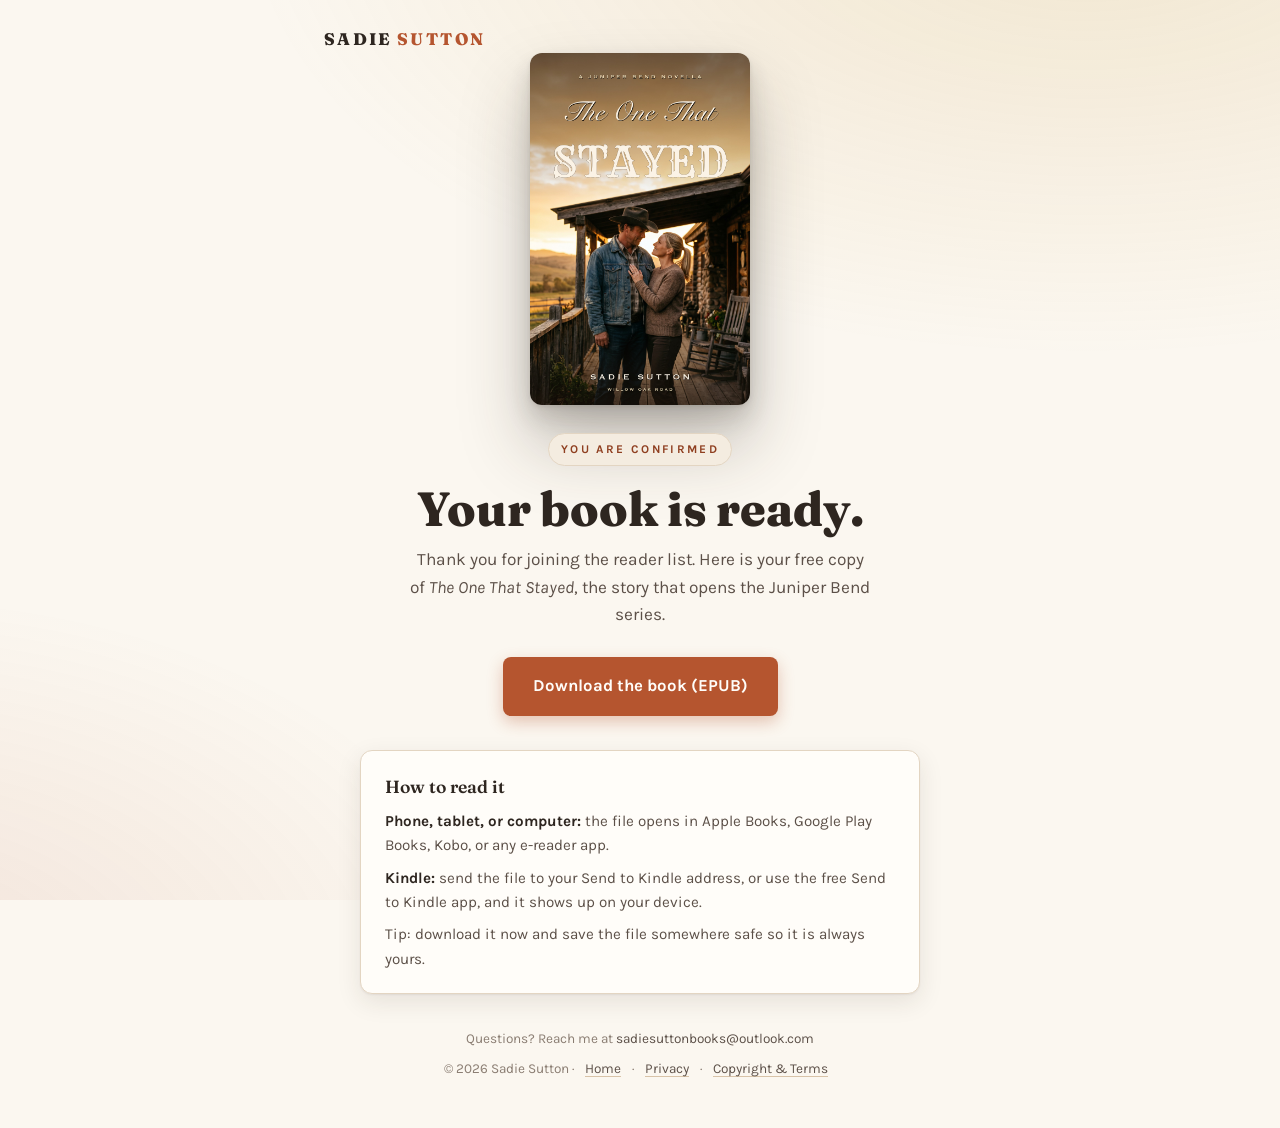
==== download.html @ 05f52c2c "Add confirmed-reader download page" ====
<!DOCTYPE html>
<html lang="en">
<head>
<meta charset="utf-8">
<meta name="viewport" content="width=device-width, initial-scale=1">
<title>Your book is ready | The One That Stayed</title>
<meta name="robots" content="noindex">
<link rel="preconnect" href="https://fonts.googleapis.com">
<link rel="preconnect" href="https://fonts.gstatic.com" crossorigin>
<link href="https://fonts.googleapis.com/css2?family=Fraunces:ital,opsz,wght@0,9..144,400;0,9..144,600;0,9..144,800;1,9..144,400&family=Karla:wght@400;500;700&display=swap" rel="stylesheet">
<style>
  :root{
    --sand-50:#fbf7f0;--sand-100:#f4ece0;--sand-300:#d8c3a8;
    --ink:#2e2620;--ink-soft:#5c5048;--ink-faint:#8a7d72;
    --rust:#b5552f;--rust-deep:#8f3f20;--line:#e3d5c2;--white:#fffdf9;
    --r:12px;--r-sm:8px;
    --shadow-cover:0 2px 4px rgba(46,38,32,.10),0 12px 24px rgba(46,38,32,.18),0 40px 70px rgba(46,38,32,.28);
    --shadow-card:0 1px 2px rgba(46,38,32,.06),0 8px 24px rgba(46,38,32,.10);
  }
  *{box-sizing:border-box;margin:0;padding:0}
  body{font-family:"Karla",system-ui,sans-serif;color:var(--ink);background:var(--sand-50);line-height:1.6;-webkit-font-smoothing:antialiased}
  body::before{content:"";position:fixed;inset:0;z-index:-1;pointer-events:none;
    background:radial-gradient(120% 90% at 85% -10%,rgba(200,154,60,.18),transparent 55%),radial-gradient(90% 80% at -10% 110%,rgba(181,85,47,.12),transparent 55%)}
  .wrap{max-width:680px;margin:0 auto;padding:0 24px}
  header.top{padding:26px 0 0}
  .brand{font-family:"Fraunces",serif;font-weight:800;font-size:1.05rem;letter-spacing:.14em;text-transform:uppercase}
  .brand span{color:var(--rust)}
  main{padding:clamp(36px,8vw,72px) 0 24px;text-align:center}
  .cover{width:min(220px,55vw);height:auto;border-radius:var(--r);box-shadow:var(--shadow-cover);margin:0 auto 28px;display:block}
  .eyebrow{display:inline-block;font-weight:700;font-size:.74rem;letter-spacing:.2em;text-transform:uppercase;color:var(--rust-deep);background:var(--sand-100);border:1px solid var(--line);padding:6px 12px;border-radius:999px;margin-bottom:18px}
  h1{font-family:"Fraunces",serif;font-weight:800;font-size:clamp(2.1rem,5vw,3rem);line-height:1.05;margin-bottom:12px}
  p.lead{font-size:1.08rem;color:var(--ink-soft);max-width:46ch;margin:0 auto 28px}
  .btn{display:inline-block;font-weight:700;font-size:1.05rem;color:var(--white);background:var(--rust);text-decoration:none;border-radius:var(--r-sm);padding:16px 30px;box-shadow:0 6px 16px rgba(181,85,47,.32);transition:transform .08s ease,background .15s ease,box-shadow .15s ease}
  .btn:hover{background:var(--rust-deep);box-shadow:0 8px 22px rgba(143,63,32,.4);transform:translateY(-1px)}
  .card{background:var(--white);border:1px solid var(--line);border-radius:var(--r);box-shadow:var(--shadow-card);padding:22px 24px;margin:34px auto 0;max-width:560px;text-align:left}
  .card h2{font-family:"Fraunces",serif;font-weight:600;font-size:1.1rem;margin-bottom:8px}
  .card p{font-size:.95rem;color:var(--ink-soft);margin-bottom:8px}
  .card p:last-child{margin-bottom:0}
  .card strong{color:var(--ink)}
  footer.foot{padding:34px 0 48px;text-align:center;color:var(--ink-faint);font-size:.85rem}
  footer.foot a{color:var(--ink-soft);text-decoration:none}
  footer.foot .links{margin-top:8px}
  footer.foot .links a{margin:0 8px;border-bottom:1px solid var(--sand-300)}
  footer.foot .links a:hover{color:var(--rust)}
  @media (prefers-reduced-motion:reduce){*{transition:none!important}}
</style>
</head>
<body>
<header class="top"><div class="wrap"><div class="brand">Sadie <span>Sutton</span></div></div></header>

<main class="wrap">
  <img class="cover" src="cover.jpg" width="1600" height="2560" alt="Cover of The One That Stayed">
  <span class="eyebrow">You are confirmed</span>
  <h1>Your book is ready.</h1>
  <p class="lead">Thank you for joining the reader list. Here is your free copy of
    <em>The One That Stayed</em>, the story that opens the Juniper Bend series.</p>

  <a class="btn" href="https://storage.googleapis.com/mailerlite-uploads-prod/C2478918/MbkdJMU6aYfYccz2CvCfQq9oCFa7GMYhBNoxlhtO.epub" download>Download the book (EPUB)</a>

  <div class="card">
    <h2>How to read it</h2>
    <p><strong>Phone, tablet, or computer:</strong> the file opens in Apple Books, Google Play Books, Kobo, or any e-reader app.</p>
    <p><strong>Kindle:</strong> send the file to your Send to Kindle address, or use the free Send to Kindle app, and it shows up on your device.</p>
    <p>Tip: download it now and save the file somewhere safe so it is always yours.</p>
  </div>
</main>

<footer class="foot">
  <div class="wrap">
    <div>Questions? Reach me at <a href="mailto:sadiesuttonbooks@outlook.com">sadiesuttonbooks@outlook.com</a></div>
    <div class="links">
      &copy; 2026 Sadie Sutton ·
      <a href="index.html">Home</a> ·
      <a href="privacy.html">Privacy</a> ·
      <a href="copyright.html">Copyright &amp; Terms</a>
    </div>
  </div>
</footer>
</body>
</html>
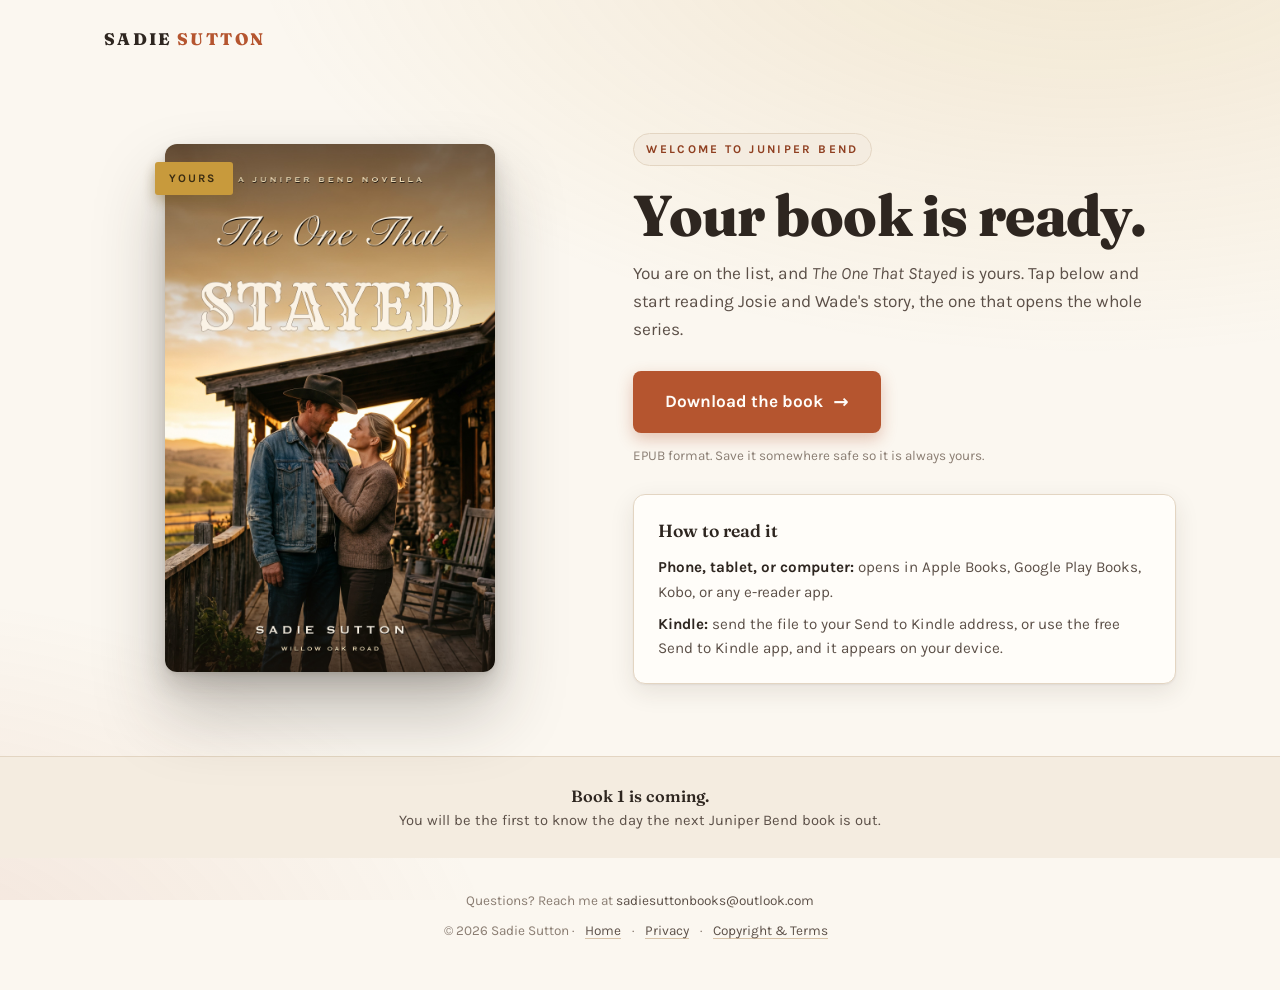
==== commit 2bf6ca63: "Redesign download page to match landing page quality" ====
--- a/download.html
+++ b/download.html
@@ -10,60 +10,109 @@
 <link href="https://fonts.googleapis.com/css2?family=Fraunces:ital,opsz,wght@0,9..144,400;0,9..144,600;0,9..144,800;1,9..144,400&family=Karla:wght@400;500;700&display=swap" rel="stylesheet">
 <style>
   :root{
-    --sand-50:#fbf7f0;--sand-100:#f4ece0;--sand-300:#d8c3a8;
+    --sand-50:#fbf7f0;--sand-100:#f4ece0;--sand-200:#e7d8c4;--sand-300:#d8c3a8;
     --ink:#2e2620;--ink-soft:#5c5048;--ink-faint:#8a7d72;
-    --rust:#b5552f;--rust-deep:#8f3f20;--line:#e3d5c2;--white:#fffdf9;
+    --rust:#b5552f;--rust-deep:#8f3f20;--gold:#c89a3c;--line:#e3d5c2;--white:#fffdf9;
     --r:12px;--r-sm:8px;
     --shadow-cover:0 2px 4px rgba(46,38,32,.10),0 12px 24px rgba(46,38,32,.18),0 40px 70px rgba(46,38,32,.28);
     --shadow-card:0 1px 2px rgba(46,38,32,.06),0 8px 24px rgba(46,38,32,.10);
+    --maxw:1120px;
   }
   *{box-sizing:border-box;margin:0;padding:0}
-  body{font-family:"Karla",system-ui,sans-serif;color:var(--ink);background:var(--sand-50);line-height:1.6;-webkit-font-smoothing:antialiased}
+  html{scroll-behavior:smooth}
+  body{font-family:"Karla",system-ui,sans-serif;color:var(--ink);background:var(--sand-50);line-height:1.6;-webkit-font-smoothing:antialiased;text-rendering:optimizeLegibility}
   body::before{content:"";position:fixed;inset:0;z-index:-1;pointer-events:none;
     background:radial-gradient(120% 90% at 85% -10%,rgba(200,154,60,.18),transparent 55%),radial-gradient(90% 80% at -10% 110%,rgba(181,85,47,.12),transparent 55%)}
-  .wrap{max-width:680px;margin:0 auto;padding:0 24px}
+  .wrap{max-width:var(--maxw);margin:0 auto;padding:0 24px}
+
   header.top{padding:26px 0 0}
-  .brand{font-family:"Fraunces",serif;font-weight:800;font-size:1.05rem;letter-spacing:.14em;text-transform:uppercase}
+  .brand{font-family:"Fraunces",serif;font-weight:800;font-size:1.05rem;letter-spacing:.14em;text-transform:uppercase;color:var(--ink)}
   .brand span{color:var(--rust)}
-  main{padding:clamp(36px,8vw,72px) 0 24px;text-align:center}
-  .cover{width:min(220px,55vw);height:auto;border-radius:var(--r);box-shadow:var(--shadow-cover);margin:0 auto 28px;display:block}
-  .eyebrow{display:inline-block;font-weight:700;font-size:.74rem;letter-spacing:.2em;text-transform:uppercase;color:var(--rust-deep);background:var(--sand-100);border:1px solid var(--line);padding:6px 12px;border-radius:999px;margin-bottom:18px}
-  h1{font-family:"Fraunces",serif;font-weight:800;font-size:clamp(2.1rem,5vw,3rem);line-height:1.05;margin-bottom:12px}
-  p.lead{font-size:1.08rem;color:var(--ink-soft);max-width:46ch;margin:0 auto 28px}
-  .btn{display:inline-block;font-weight:700;font-size:1.05rem;color:var(--white);background:var(--rust);text-decoration:none;border-radius:var(--r-sm);padding:16px 30px;box-shadow:0 6px 16px rgba(181,85,47,.32);transition:transform .08s ease,background .15s ease,box-shadow .15s ease}
+
+  .hero{display:grid;grid-template-columns:minmax(0,5fr) minmax(0,6fr);gap:clamp(32px,6vw,80px);align-items:center;padding:clamp(40px,7vw,80px) 0 clamp(40px,6vw,72px)}
+  .cover-side{display:flex;justify-content:center}
+  .cover-frame{position:relative;width:min(330px,78vw)}
+  .cover-frame img{width:100%;height:auto;display:block;border-radius:var(--r);box-shadow:var(--shadow-cover)}
+  .cover-frame::after{content:"YOURS";position:absolute;top:18px;left:-10px;background:var(--gold);color:#3a2c12;font-weight:700;letter-spacing:.18em;font-size:.72rem;padding:7px 16px 7px 14px;border-radius:3px;box-shadow:0 6px 14px rgba(120,90,30,.4)}
+  .copy-side{max-width:34rem}
+  .eyebrow{display:inline-block;font-weight:700;font-size:.74rem;letter-spacing:.2em;text-transform:uppercase;color:var(--rust-deep);background:var(--sand-100);border:1px solid var(--line);padding:6px 12px;border-radius:999px;margin-bottom:20px}
+  h1{font-family:"Fraunces",serif;font-weight:800;font-size:clamp(2.4rem,5.4vw,3.6rem);line-height:1.05;letter-spacing:-.01em;margin-bottom:14px}
+  .lead{font-size:1.08rem;color:var(--ink-soft);max-width:54ch;margin-bottom:28px}
+  .lead em{font-style:italic}
+  .btn{display:inline-flex;align-items:center;gap:10px;font-weight:700;font-size:1.08rem;color:var(--white);background:var(--rust);text-decoration:none;border-radius:var(--r-sm);padding:17px 32px;box-shadow:0 6px 16px rgba(181,85,47,.32);transition:transform .08s ease,background .15s ease,box-shadow .15s ease}
   .btn:hover{background:var(--rust-deep);box-shadow:0 8px 22px rgba(143,63,32,.4);transform:translateY(-1px)}
-  .card{background:var(--white);border:1px solid var(--line);border-radius:var(--r);box-shadow:var(--shadow-card);padding:22px 24px;margin:34px auto 0;max-width:560px;text-align:left}
-  .card h2{font-family:"Fraunces",serif;font-weight:600;font-size:1.1rem;margin-bottom:8px}
+  .btn:active{transform:translateY(0)}
+  .btn .arrow{font-size:1.15rem;line-height:1}
+  .filenote{font-size:.84rem;color:var(--ink-faint);margin-top:12px}
+
+  .card{background:var(--white);border:1px solid var(--line);border-radius:var(--r);box-shadow:var(--shadow-card);padding:22px 24px;margin-top:28px;max-width:34rem}
+  .card h2{font-family:"Fraunces",serif;font-weight:600;font-size:1.1rem;margin-bottom:10px}
   .card p{font-size:.95rem;color:var(--ink-soft);margin-bottom:8px}
   .card p:last-child{margin-bottom:0}
   .card strong{color:var(--ink)}
-  footer.foot{padding:34px 0 48px;text-align:center;color:var(--ink-faint);font-size:.85rem}
+
+  .strip{border-top:1px solid var(--line);background:var(--sand-100)}
+  .strip .wrap{display:flex;flex-wrap:wrap;gap:clamp(16px,4vw,40px);justify-content:center;align-items:center;padding:26px 24px;text-align:center}
+  .strip .k{font-family:"Fraunces",serif;font-weight:600;font-size:1.02rem;color:var(--ink)}
+  .strip .v{font-size:.92rem;color:var(--ink-soft);max-width:34rem}
+
+  footer.foot{padding:32px 0 48px;text-align:center;color:var(--ink-faint);font-size:.85rem}
   footer.foot a{color:var(--ink-soft);text-decoration:none}
   footer.foot .links{margin-top:8px}
   footer.foot .links a{margin:0 8px;border-bottom:1px solid var(--sand-300)}
   footer.foot .links a:hover{color:var(--rust)}
-  @media (prefers-reduced-motion:reduce){*{transition:none!important}}
+
+  @media (max-width:780px){
+    .hero{grid-template-columns:1fr;text-align:center;padding-top:28px}
+    .cover-side{order:-1}
+    .copy-side{margin:0 auto}
+    .lead,.card{margin-left:auto;margin-right:auto}
+  }
+  @media (prefers-reduced-motion:reduce){*{transition:none!important;scroll-behavior:auto}}
 </style>
 </head>
 <body>
+
 <header class="top"><div class="wrap"><div class="brand">Sadie <span>Sutton</span></div></div></header>
 
 <main class="wrap">
-  <img class="cover" src="cover.jpg" width="1600" height="2560" alt="Cover of The One That Stayed">
-  <span class="eyebrow">You are confirmed</span>
-  <h1>Your book is ready.</h1>
-  <p class="lead">Thank you for joining the reader list. Here is your free copy of
-    <em>The One That Stayed</em>, the story that opens the Juniper Bend series.</p>
+  <section class="hero">
+    <div class="cover-side">
+      <div class="cover-frame">
+        <img src="cover.jpg" width="1600" height="2560" alt="Cover of The One That Stayed by Sadie Sutton">
+      </div>
+    </div>
 
-  <a class="btn" href="https://storage.googleapis.com/mailerlite-uploads-prod/C2478918/MbkdJMU6aYfYccz2CvCfQq9oCFa7GMYhBNoxlhtO.epub" download>Download the book (EPUB)</a>
+    <div class="copy-side">
+      <span class="eyebrow">Welcome to Juniper Bend</span>
+      <h1>Your book is ready.</h1>
+      <p class="lead">
+        You are on the list, and <em>The One That Stayed</em> is yours. Tap below and start
+        reading Josie and Wade's story, the one that opens the whole series.
+      </p>
 
-  <div class="card">
-    <h2>How to read it</h2>
-    <p><strong>Phone, tablet, or computer:</strong> the file opens in Apple Books, Google Play Books, Kobo, or any e-reader app.</p>
-    <p><strong>Kindle:</strong> send the file to your Send to Kindle address, or use the free Send to Kindle app, and it shows up on your device.</p>
-    <p>Tip: download it now and save the file somewhere safe so it is always yours.</p>
+      <a class="btn" href="https://storage.googleapis.com/mailerlite-uploads-prod/C2478918/MbkdJMU6aYfYccz2CvCfQq9oCFa7GMYhBNoxlhtO.epub" download>
+        Download the book <span class="arrow">&#8594;</span>
+      </a>
+      <p class="filenote">EPUB format. Save it somewhere safe so it is always yours.</p>
+
+      <div class="card">
+        <h2>How to read it</h2>
+        <p><strong>Phone, tablet, or computer:</strong> opens in Apple Books, Google Play Books, Kobo, or any e-reader app.</p>
+        <p><strong>Kindle:</strong> send the file to your Send to Kindle address, or use the free Send to Kindle app, and it appears on your device.</p>
+      </div>
+    </div>
+  </section>
+</main>
+
+<section class="strip">
+  <div class="wrap">
+    <div>
+      <div class="k">Book 1 is coming.</div>
+      <div class="v">You will be the first to know the day the next Juniper Bend book is out.</div>
+    </div>
   </div>
-</main>
+</section>
 
 <footer class="foot">
   <div class="wrap">
@@ -76,5 +125,6 @@
     </div>
   </div>
 </footer>
+
 </body>
 </html>
